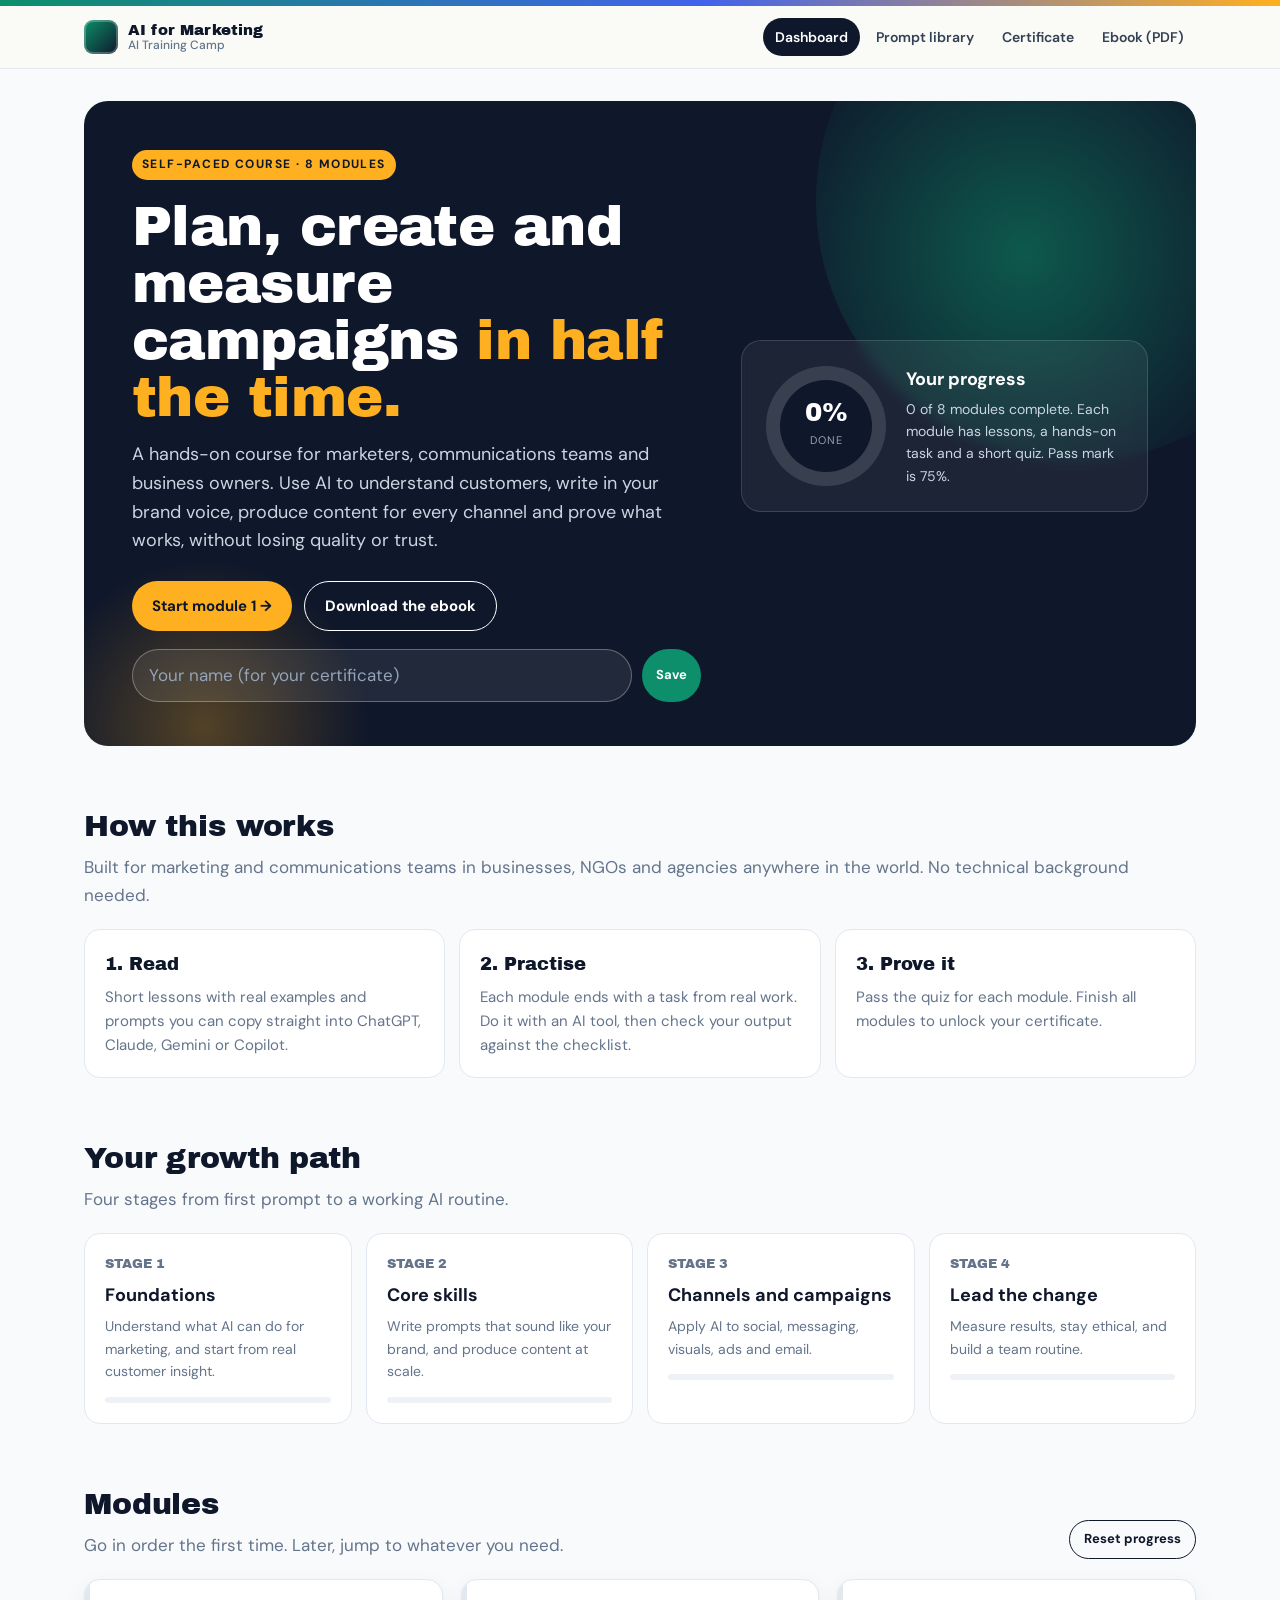
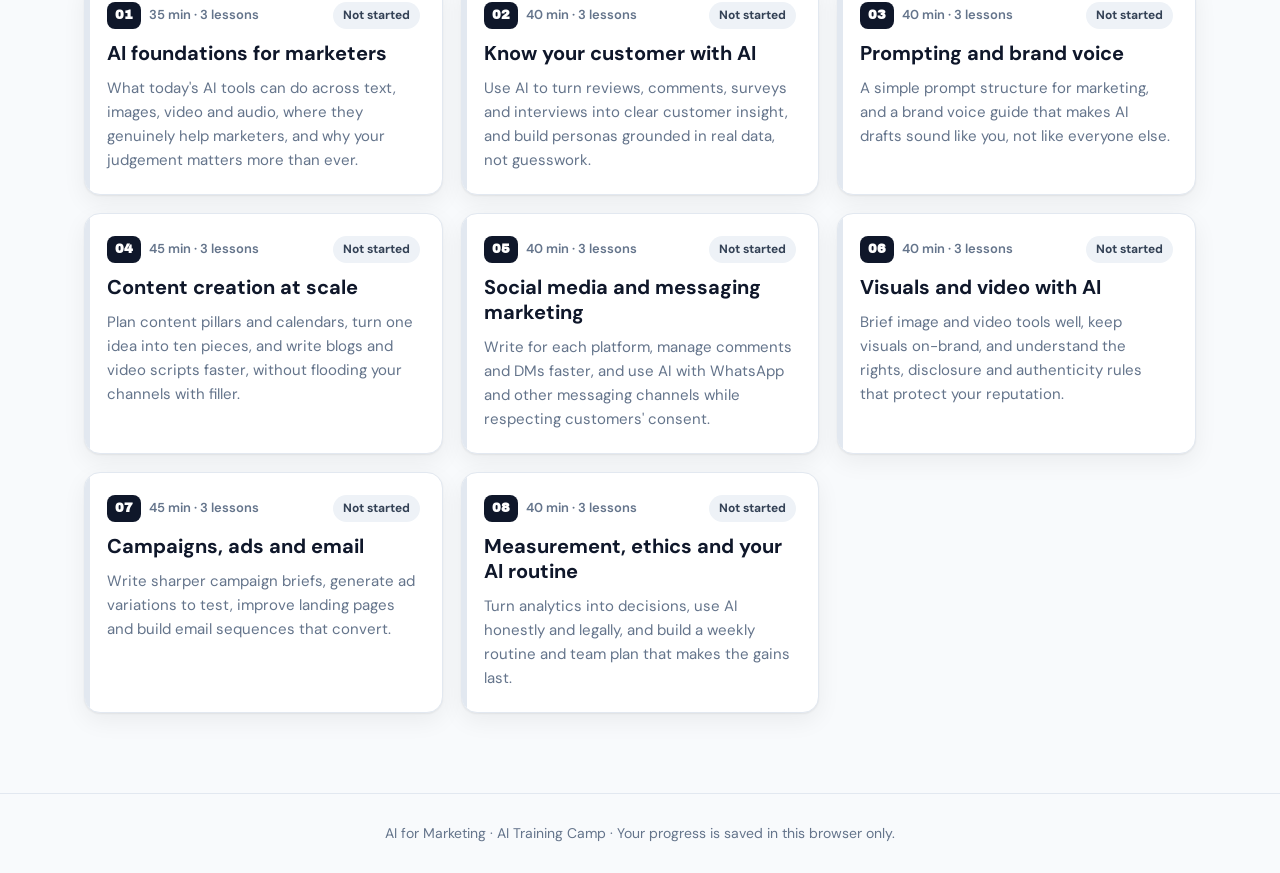
==== index.html @ 8a8ffb93 "Add learning site and course ebook English edition, 8 modules with lessons, practice tasks, quizzes," ====
<!DOCTYPE html>
<html lang="en">
<head>
  <meta charset="utf-8">
  <meta name="viewport" content="width=device-width, initial-scale=1">
  <title>Loading course…</title>
  <meta name="description" content="A practical, self-paced AI course with lessons, hands-on tasks, quizzes and a prompt library.">
  <link rel="icon" href="data:image/svg+xml,%3Csvg xmlns=%27http://www.w3.org/2000/svg%27 viewBox=%270 0 32 32%27%3E%3Crect width=%2732%27 height=%2732%27 rx=%278%27 fill=%27%230F172A%27/%3E%3Ccircle cx=%2722%27 cy=%2710%27 r=%276%27 fill=%27%23FFB020%27/%3E%3C/svg%3E">
  <link rel="preconnect" href="https://fonts.googleapis.com">
  <link rel="preconnect" href="https://fonts.gstatic.com" crossorigin>
  <link href="https://fonts.googleapis.com/css2?family=Archivo+Black&family=DM+Sans:opsz,wght@9..40,400;9..40,500;9..40,600;9..40,700;9..40,800&display=swap" rel="stylesheet">
  <link rel="stylesheet" href="assets/style.css">
</head>
<body>
  <noscript><p style="padding:40px;font-family:sans-serif">This course needs JavaScript turned on. You can still read everything in the ebook (PDF) in the <code>ebook</code> folder.</p></noscript>
  <script src="content/course.js"></script>
  <script src="assets/app.js"></script>
</body>
</html>
---- assets/style.css ----
/* ===== Learning site theme — neutral international palette ===== */
:root {
  --green: #12B886;
  --green-deep: #087F5B;
  --gold: #FFB020;
  --gold-soft: #FFF1D6;
  --blue: #4263EB;
  --blue-deep: #2F49C2;
  --ink: #0F172A;
  --ink-2: #334155;
  --muted: #64748B;
  --line: #E2E8F0;
  --paper: #F8FAFC;
  --card: #FFFFFF;
  --primary: var(--green);
  --primary-deep: var(--green-deep);
  --radius: 16px;
  --shadow: 0 1px 2px rgba(11,15,12,.06), 0 8px 24px rgba(11,15,12,.06);
  --display: "Archivo Black", "Arial Black", system-ui, sans-serif;
  --body: "DM Sans", system-ui, -apple-system, "Segoe UI", Roboto, sans-serif;
}

* { box-sizing: border-box; }
html { scroll-behavior: smooth; }
body {
  margin: 0;
  font-family: var(--body);
  font-size: 17px;
  line-height: 1.6;
  color: var(--ink);
  background: var(--paper);
  -webkit-font-smoothing: antialiased;
}
a { color: var(--blue-deep); }
img { max-width: 100%; }
button { font: inherit; cursor: pointer; }
:focus-visible { outline: 3px solid var(--blue); outline-offset: 2px; border-radius: 6px; }

/* ===== Top accent bar ===== */
.topbar {
  height: 6px;
  background: linear-gradient(90deg, var(--primary), var(--blue) 55%, var(--gold));
}

/* ===== Top nav ===== */
.topnav {
  position: sticky; top: 0; z-index: 20;
  background: rgba(250,250,246,.92);
  backdrop-filter: blur(10px);
  border-bottom: 1px solid var(--line);
}
.topnav .inner {
  max-width: 1160px; margin: 0 auto; padding: 12px 24px;
  display: flex; align-items: center; gap: 20px;
}
.brand { display: flex; align-items: center; gap: 10px; text-decoration: none; color: var(--ink); }
.brand-mark {
  width: 34px; height: 34px; border-radius: 9px; flex: none;
  background: linear-gradient(135deg, var(--primary), var(--ink));
  box-shadow: inset 0 0 0 2px rgba(255,255,255,.25);
}
.brand-name { font-family: var(--display); font-size: 15px; letter-spacing: .01em; line-height: 1.1; }
.brand-name small { display: block; font-family: var(--body); font-weight: 500; font-size: 12px; color: var(--muted); letter-spacing: 0; }
.navlinks { margin-left: auto; display: flex; gap: 4px; flex-wrap: wrap; }
.navlinks a {
  text-decoration: none; color: var(--ink-2); font-weight: 600; font-size: 14px;
  padding: 8px 12px; border-radius: 999px;
}
.navlinks a:hover { background: #EEF2F7; }
.navlinks a.active { background: var(--ink); color: #fff; }

main { max-width: 1160px; margin: 0 auto; padding: 32px 24px 80px; }

/* ===== Hero ===== */
.hero {
  position: relative; overflow: hidden;
  background: var(--ink); color: #fff;
  border-radius: 24px; padding: 48px 48px 44px;
  display: grid; grid-template-columns: 1.4fr 1fr; gap: 40px; align-items: center;
}
.hero::after {
  content: ""; position: absolute; right: -140px; top: -160px; width: 520px; height: 520px; border-radius: 50%;
  background: radial-gradient(circle at 40% 60%, var(--primary), transparent 62%);
  opacity: .55; pointer-events: none;
}
.hero::before {
  content: ""; position: absolute; left: -60px; bottom: -160px; width: 360px; height: 360px;
  border-radius: 50%; background: radial-gradient(circle, rgba(255,176,32,.28), transparent 65%);
  pointer-events: none;
}
.hero > * { position: relative; z-index: 1; }
.eyebrow {
  display: inline-block; font-size: 12px; font-weight: 700; letter-spacing: .12em; text-transform: uppercase;
  color: var(--ink); background: var(--gold); padding: 5px 10px; border-radius: 999px;
}
.hero h1 { font-family: var(--display); font-weight: 400; font-size: clamp(34px, 5vw, 56px); line-height: 1.02; margin: 18px 0 14px; letter-spacing: -.01em; }
.hero h1 em { font-style: normal; color: var(--gold); }
.hero p.lead { font-size: 18px; color: #CBD5E1; max-width: 560px; margin: 0 0 26px; }
.hero-actions { display: flex; gap: 12px; flex-wrap: wrap; }

.progress-card {
  background: rgba(255,255,255,.06); border: 1px solid rgba(255,255,255,.14);
  border-radius: 20px; padding: 24px; display: flex; gap: 20px; align-items: center;
  backdrop-filter: blur(6px);
}
.ring { --p: 0; width: 120px; height: 120px; flex: none; border-radius: 50%;
  background: conic-gradient(var(--primary) calc(var(--p) * 1%), rgba(255,255,255,.12) 0);
  display: grid; place-items: center; }
.ring > div { width: 92px; height: 92px; border-radius: 50%; background: var(--ink); display: grid; place-items: center; text-align: center; }
.ring strong { font-family: var(--display); font-size: 26px; font-weight: 400; display: block; line-height: 1; }
.ring span { font-size: 11px; color: #94A3B8; text-transform: uppercase; letter-spacing: .1em; }
.progress-card h3 { margin: 0 0 4px; font-size: 18px; }
.progress-card p { margin: 0; color: #CBD5E1; font-size: 14px; }

/* ===== Buttons ===== */
.btn {
  display: inline-flex; align-items: center; gap: 8px; justify-content: center;
  border: 0; border-radius: 999px; padding: 12px 20px; font-weight: 700; font-size: 15px;
  text-decoration: none; transition: transform .12s ease, background .12s ease;
}
.btn:active { transform: translateY(1px); }
.btn-primary { background: var(--primary); color: #fff; }
.btn-primary:hover { background: var(--primary-deep); }
.btn-gold { background: var(--gold); color: var(--ink); }
.btn-gold:hover { background: #F59F00; }
.btn-ghost { background: transparent; color: inherit; border: 1.5px solid currentColor; }
.btn-ghost:hover { background: rgba(127,127,127,.08); }
.btn-dark { background: var(--ink); color: #fff; }
.btn-sm { padding: 8px 14px; font-size: 13px; }
.btn[disabled] { opacity: .45; cursor: not-allowed; }

/* ===== Sections ===== */
.section { margin-top: 56px; }
.section-head { display: flex; align-items: end; justify-content: space-between; gap: 20px; margin-bottom: 20px; flex-wrap: wrap; }
.section-head h2 { font-family: var(--display); font-weight: 400; font-size: 30px; margin: 0; letter-spacing: -.005em; }
.section-head p { margin: 4px 0 0; color: var(--muted); }

/* ===== Growth path ===== */
.path { display: grid; grid-template-columns: repeat(4, 1fr); gap: 14px; }
.stage { background: var(--card); border: 1px solid var(--line); border-radius: var(--radius); padding: 20px; position: relative; }
.stage .num { font-family: var(--display); font-size: 13px; color: var(--muted); }
.stage h4 { margin: 6px 0 6px; font-size: 18px; }
.stage p { margin: 0; color: var(--muted); font-size: 14px; }
.stage .bar { height: 6px; border-radius: 6px; background: #EEF2F7; margin-top: 14px; overflow: hidden; }
.stage .bar i { display: block; height: 100%; background: var(--primary); border-radius: 6px; transition: width .4s ease; }
.stage.done { border-color: var(--primary); }
.stage.done::after { content: "✓"; position: absolute; top: 14px; right: 16px; width: 24px; height: 24px; border-radius: 50%; background: var(--primary); color: #fff; font-size: 13px; display: grid; place-items: center; font-weight: 700; }

/* ===== Module grid ===== */
.modgrid { display: grid; grid-template-columns: repeat(auto-fill, minmax(320px, 1fr)); gap: 18px; }
.modcard {
  background: var(--card); border: 1px solid var(--line); border-radius: var(--radius);
  padding: 22px; text-decoration: none; color: inherit; display: flex; flex-direction: column; gap: 10px;
  box-shadow: var(--shadow); transition: transform .15s ease, border-color .15s ease;
  position: relative; overflow: hidden;
}
.modcard:hover { transform: translateY(-3px); border-color: #CBD5E1; }
.modcard::before { content: ""; position: absolute; left: 0; top: 0; bottom: 0; width: 5px; background: var(--line); }
.modcard.started::before { background: var(--gold); }
.modcard.complete::before { background: var(--primary); }
.modcard .meta { display: flex; gap: 8px; align-items: center; font-size: 13px; color: var(--muted); font-weight: 600; }
.modcard .num { font-family: var(--display); font-size: 13px; background: var(--ink); color: #fff; border-radius: 8px; padding: 3px 8px; }
.modcard h3 { margin: 2px 0 0; font-size: 20px; line-height: 1.25; }
.modcard p { margin: 0; color: var(--muted); font-size: 15px; flex: 1; }
.status { font-size: 12px; font-weight: 700; padding: 4px 10px; border-radius: 999px; background: #EEF2F7; color: var(--ink-2); margin-left: auto; }
.status.started { background: var(--gold-soft); color: #8A5A00; }
.status.complete { background: #E6FCF5; color: var(--green-deep); }

/* ===== Module page ===== */
.crumbs { font-size: 14px; color: var(--muted); margin-bottom: 14px; }
.crumbs a { color: var(--muted); }
.modhead { display: grid; grid-template-columns: 1fr auto; gap: 24px; align-items: end; padding-bottom: 22px; border-bottom: 1px solid var(--line); }
.modhead h1 { font-family: var(--display); font-weight: 400; font-size: clamp(30px, 4vw, 44px); line-height: 1.05; margin: 10px 0 10px; letter-spacing: -.01em; }
.modhead p { margin: 0; color: var(--muted); max-width: 700px; font-size: 18px; }
.outcomes { margin: 18px 0 0; padding: 0; list-style: none; display: flex; flex-wrap: wrap; gap: 8px; }
.outcomes li { font-size: 14px; background: #EEF2FF; color: var(--blue-deep); padding: 6px 12px; border-radius: 999px; font-weight: 600; }

.tabs { display: flex; gap: 6px; margin: 24px 0 28px; border-bottom: 1px solid var(--line); flex-wrap: wrap; }
.tab {
  background: none; border: 0; padding: 12px 16px; font-weight: 700; color: var(--muted);
  border-bottom: 3px solid transparent; margin-bottom: -1px; display: flex; gap: 8px; align-items: center;
}
.tab:hover { color: var(--ink); }
.tab.active { color: var(--ink); border-bottom-color: var(--primary); }
.tab .dot { width: 8px; height: 8px; border-radius: 50%; background: var(--line); }
.tab .dot.ok { background: var(--primary); }

.layout { display: grid; grid-template-columns: 240px 1fr; gap: 40px; align-items: start; }
.toc { position: sticky; top: 90px; display: flex; flex-direction: column; gap: 4px; }
.toc button {
  text-align: left; background: none; border: 0; padding: 10px 12px; border-radius: 10px;
  color: var(--ink-2); font-weight: 600; font-size: 14px; display: flex; gap: 10px; align-items: flex-start;
}
.toc button:hover { background: #EEF2F7; }
.toc button.active { background: var(--ink); color: #fff; }
.toc .check { width: 18px; height: 18px; flex: none; border-radius: 50%; border: 2px solid #CBD5E1; margin-top: 1px; font-size: 11px; display: grid; place-items: center; }
.toc button.read .check { background: var(--primary); border-color: var(--primary); color: #fff; }
.toc button.active .check { border-color: rgba(255,255,255,.6); }

/* ===== Lesson prose ===== */
.prose { max-width: 740px; }
.prose h2 { font-family: var(--display); font-weight: 400; font-size: 28px; line-height: 1.15; margin: 0 0 16px; }
.prose h3 { font-size: 20px; margin: 32px 0 8px; }
.prose p, .prose li { color: var(--ink-2); }
.prose ul, .prose ol { padding-left: 22px; }
.prose li { margin: 6px 0; }
.prose strong { color: var(--ink); }
.prose table { width: 100%; border-collapse: collapse; margin: 18px 0; font-size: 15px; background: var(--card); border-radius: 12px; overflow: hidden; border: 1px solid var(--line); }
.prose th { text-align: left; background: var(--ink); color: #fff; padding: 10px 14px; font-size: 13px; letter-spacing: .02em; }
.prose td { padding: 10px 14px; border-top: 1px solid var(--line); vertical-align: top; }
.prose tr:nth-child(even) td { background: #F8FAFC; }

.callout { border-radius: 14px; padding: 16px 18px 16px 18px; margin: 20px 0; border: 1px solid; position: relative; }
.callout > :first-child { margin-top: 0; }
.callout > :last-child { margin-bottom: 0; }
.callout .label { display: block; font-size: 12px; font-weight: 800; letter-spacing: .1em; text-transform: uppercase; margin-bottom: 6px; }
.callout.tip { background: #E6FCF5; border-color: #B2F2DB; }
.callout.tip .label { color: var(--green-deep); }
.callout.warn { background: #FFF8E6; border-color: #FFD98A; }
.callout.warn .label { color: #8A5A00; }
.callout.example { background: #EEF2FF; border-color: #C5D0FA; }
.callout.example .label { color: var(--blue-deep); }

.prompt {
  background: var(--ink); color: #E2E8F0; border-radius: 14px; margin: 20px 0;
  overflow: hidden; border: 1px solid #000;
}
.prompt .phead { display: flex; align-items: center; justify-content: space-between; padding: 10px 14px; background: #1E293B; border-bottom: 1px solid #334155; }
.prompt .phead span { font-size: 12px; font-weight: 700; letter-spacing: .1em; text-transform: uppercase; color: var(--gold); }
.prompt pre { margin: 0; padding: 16px 18px; white-space: pre-wrap; font-family: ui-monospace, "SF Mono", Menlo, Consolas, monospace; font-size: 14px; line-height: 1.6; }
.copybtn { background: rgba(255,255,255,.1); color: #fff; border: 0; border-radius: 8px; padding: 5px 10px; font-size: 12px; font-weight: 700; }
.copybtn:hover { background: rgba(255,255,255,.2); }

.lesson-foot { display: flex; justify-content: space-between; gap: 12px; margin-top: 40px; padding-top: 20px; border-top: 1px solid var(--line); flex-wrap: wrap; }

/* ===== Practice ===== */
.panel { background: var(--card); border: 1px solid var(--line); border-radius: var(--radius); padding: 28px; box-shadow: var(--shadow); max-width: 820px; }
.panel h2 { font-family: var(--display); font-weight: 400; font-size: 26px; margin: 0 0 8px; }
.panel .sub { color: var(--muted); margin: 0 0 18px; }
.steps { counter-reset: s; list-style: none; padding: 0; margin: 18px 0; }
.steps li { counter-increment: s; position: relative; padding-left: 44px; margin: 14px 0; color: var(--ink-2); }
.steps li::before { content: counter(s); position: absolute; left: 0; top: -2px; width: 30px; height: 30px; border-radius: 50%; background: var(--gold); color: var(--ink); font-weight: 800; display: grid; place-items: center; font-size: 14px; }
textarea {
  width: 100%; min-height: 160px; border: 1.5px solid var(--line); border-radius: 12px; padding: 14px;
  font: inherit; font-size: 15px; resize: vertical; background: #FFFFFF;
}
textarea:focus { border-color: var(--blue); outline: none; }
.checklist { list-style: none; padding: 0; }
.checklist label { display: flex; gap: 10px; align-items: flex-start; padding: 10px 0; border-bottom: 1px dashed var(--line); cursor: pointer; }
.checklist input { width: 18px; height: 18px; margin-top: 3px; accent-color: var(--green); }
.savehint { font-size: 13px; color: var(--muted); }

/* ===== Quiz ===== */
.q { margin: 0 0 26px; }
.q h4 { margin: 0 0 12px; font-size: 18px; }
.q .opts { display: grid; gap: 8px; }
.opt {
  text-align: left; background: #FFFFFF; border: 1.5px solid var(--line); border-radius: 12px;
  padding: 12px 14px; font-size: 15px; color: var(--ink-2); display: flex; gap: 10px;
}
.opt:hover:not([disabled]) { border-color: var(--ink-2); }
.opt .key { font-weight: 800; color: var(--muted); }
.opt.right { border-color: var(--green); background: #E6FCF5; color: var(--ink); }
.opt.wrong { border-color: #D9534F; background: #FDEEEE; }
.opt[disabled] { cursor: default; }
.why { margin-top: 10px; font-size: 14px; padding: 10px 14px; border-radius: 10px; background: #F1F5F9; color: var(--ink-2); }
.score {
  display: flex; gap: 20px; align-items: center; padding: 20px; border-radius: 14px;
  background: var(--ink); color: #fff; margin-top: 10px; flex-wrap: wrap;
}
.score strong { font-family: var(--display); font-size: 34px; font-weight: 400; }

/* ===== Prompt library ===== */
.filters { display: flex; gap: 8px; flex-wrap: wrap; margin-bottom: 20px; }
.chip { border: 1.5px solid var(--line); background: var(--card); border-radius: 999px; padding: 7px 14px; font-weight: 600; font-size: 14px; color: var(--ink-2); }
.chip.active { background: var(--ink); border-color: var(--ink); color: #fff; }
.search { width: 100%; max-width: 420px; padding: 12px 16px; border-radius: 999px; border: 1.5px solid var(--line); font: inherit; background: var(--card); }
.libgrid { display: grid; grid-template-columns: repeat(auto-fill, minmax(420px, 1fr)); gap: 16px; }
.libgrid .prompt { margin: 0; }
.libgrid .prompt .from { font-size: 12px; color: #94A3B8; padding: 0 18px 14px; }

/* ===== Certificate ===== */
.cert {
  background: #fff; border: 1px solid var(--line); border-radius: 20px; padding: 56px; text-align: center;
  position: relative; overflow: hidden; max-width: 900px; margin: 0 auto; box-shadow: var(--shadow);
}
.cert::before { content: ""; position: absolute; inset: 0 0 auto 0; height: 12px; background: linear-gradient(90deg, var(--primary), var(--blue) 55%, var(--gold)); }
.cert h1 { font-family: var(--display); font-weight: 400; font-size: 44px; margin: 16px 0 6px; }
.cert .name { font-family: var(--display); font-size: 36px; margin: 22px 0 8px; color: var(--green-deep); }
.cert .rule { width: 140px; height: 3px; background: var(--gold); margin: 20px auto; border-radius: 3px; }
.locked { text-align: center; padding: 60px 20px; color: var(--muted); }

/* ===== Footer, toast, misc ===== */
.foot { border-top: 1px solid var(--line); padding: 28px 24px; text-align: center; color: var(--muted); font-size: 14px; }
.toast {
  position: fixed; bottom: 24px; left: 50%; transform: translateX(-50%) translateY(30px);
  background: var(--ink); color: #fff; padding: 12px 18px; border-radius: 999px; font-weight: 600; font-size: 14px;
  opacity: 0; transition: all .25s ease; z-index: 50; pointer-events: none;
}
.toast.show { opacity: 1; transform: translateX(-50%) translateY(0); }
.namebox { display: flex; gap: 10px; margin-top: 18px; flex-wrap: wrap; }
.namebox input { flex: 1; min-width: 200px; padding: 12px 16px; border-radius: 999px; border: 1.5px solid rgba(255,255,255,.3); background: rgba(255,255,255,.08); color: #fff; font: inherit; }
.namebox input::placeholder { color: #94A3B8; }
.confirm-row { display: inline-flex; gap: 8px; align-items: center; font-size: 14px; }

.howto { display: grid; grid-template-columns: repeat(3, 1fr); gap: 14px; }
.howto div { background: var(--card); border: 1px solid var(--line); border-radius: var(--radius); padding: 20px; }
.howto b { display: block; font-family: var(--display); font-weight: 400; font-size: 18px; margin-bottom: 6px; }
.howto p { margin: 0; color: var(--muted); font-size: 15px; }

@media (max-width: 900px) {
  .hero { grid-template-columns: 1fr; padding: 32px 24px; }
  .hero::after { opacity: .35; }
  .path, .howto { grid-template-columns: 1fr 1fr; }
  .layout { grid-template-columns: 1fr; }
  .toc { position: static; flex-direction: row; overflow-x: auto; }
  .toc button { white-space: nowrap; }
  .modhead { grid-template-columns: 1fr; }
  .libgrid { grid-template-columns: 1fr; }
}
@media (max-width: 560px) {
  body { font-size: 16px; }
  .path, .howto { grid-template-columns: 1fr; }
  .topnav .inner { flex-wrap: wrap; gap: 8px; padding: 10px 16px; }
  .navlinks { margin-left: 0; width: 100%; flex-wrap: nowrap; overflow-x: auto; }
  .navlinks a { padding: 6px 10px; font-size: 13px; white-space: nowrap; }
  .brand-name small { display: none; }
  .cert { padding: 32px 20px; }
  .cert h1 { font-size: 30px; }
}
@media print {
  .topnav, .topbar, .foot, .noprint { display: none !important; }
  body { background: #fff; }
  .cert { box-shadow: none; border: 2px solid var(--ink); }
}
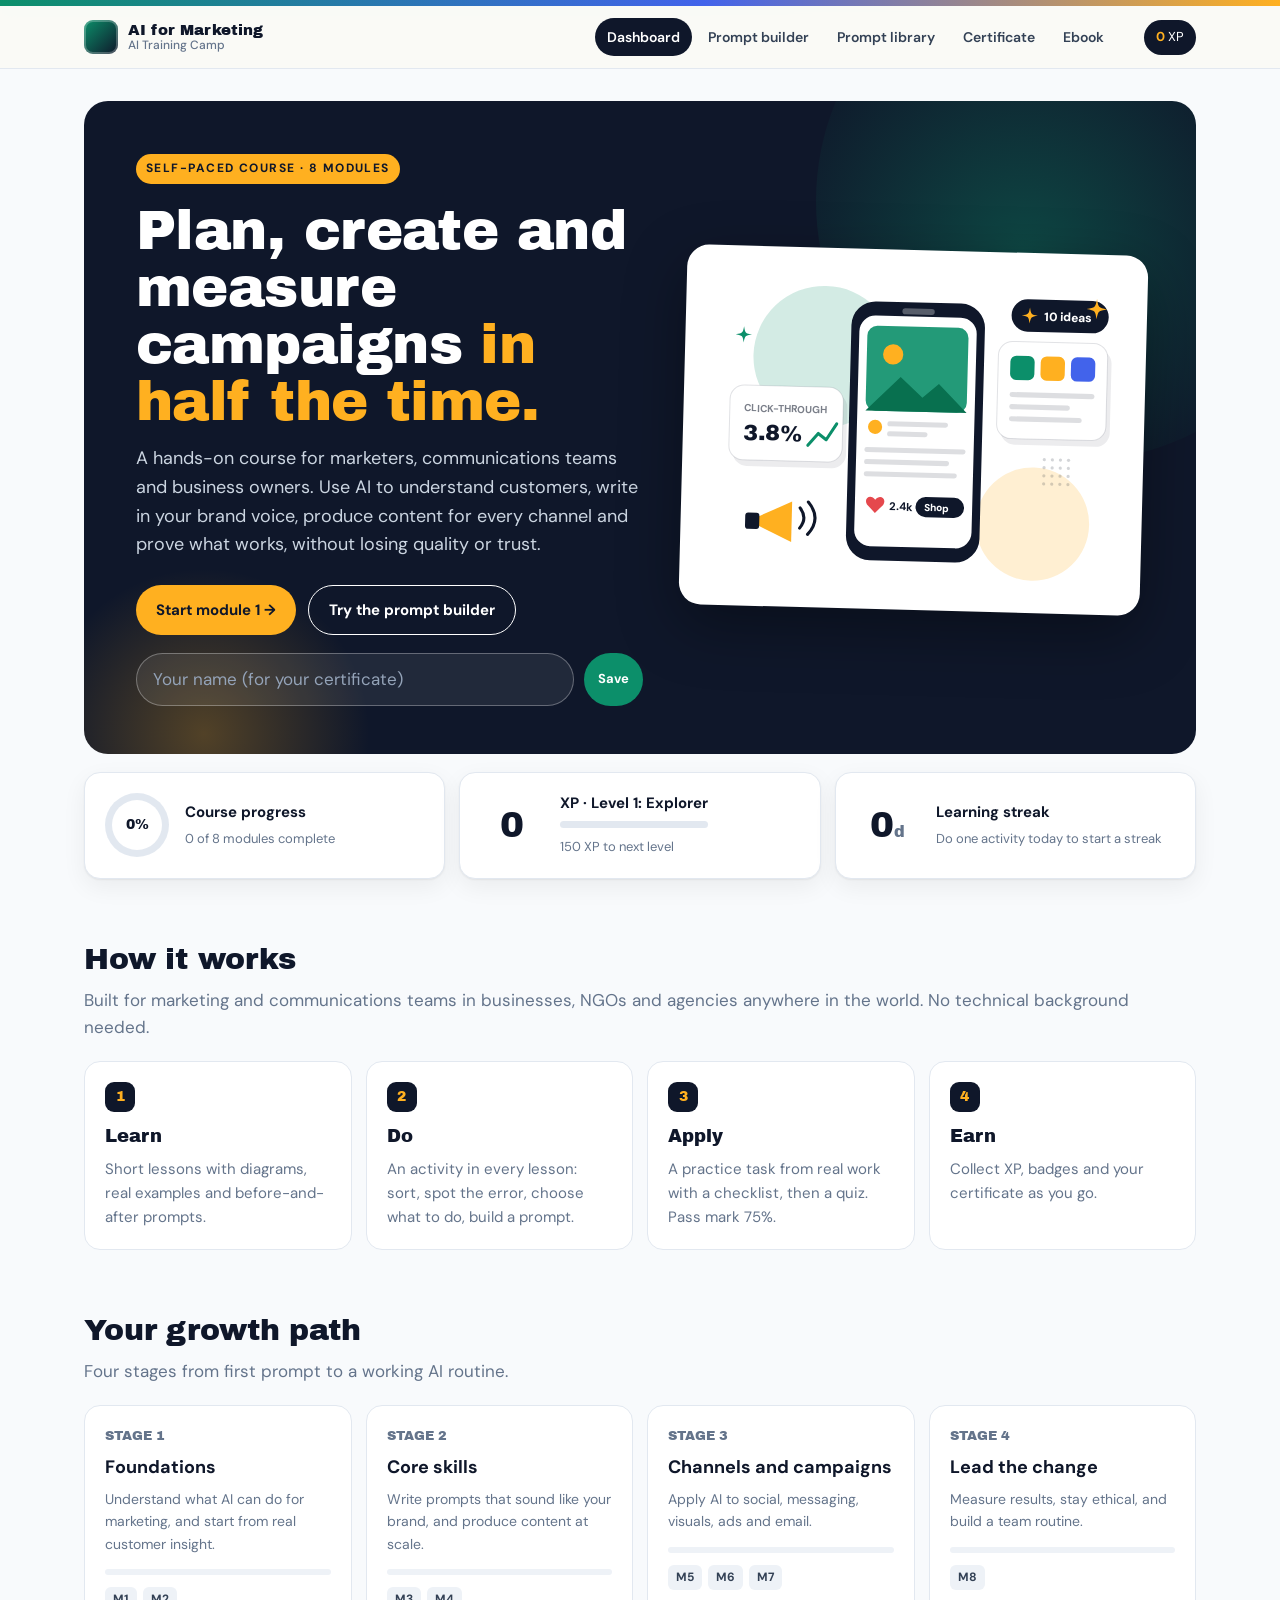
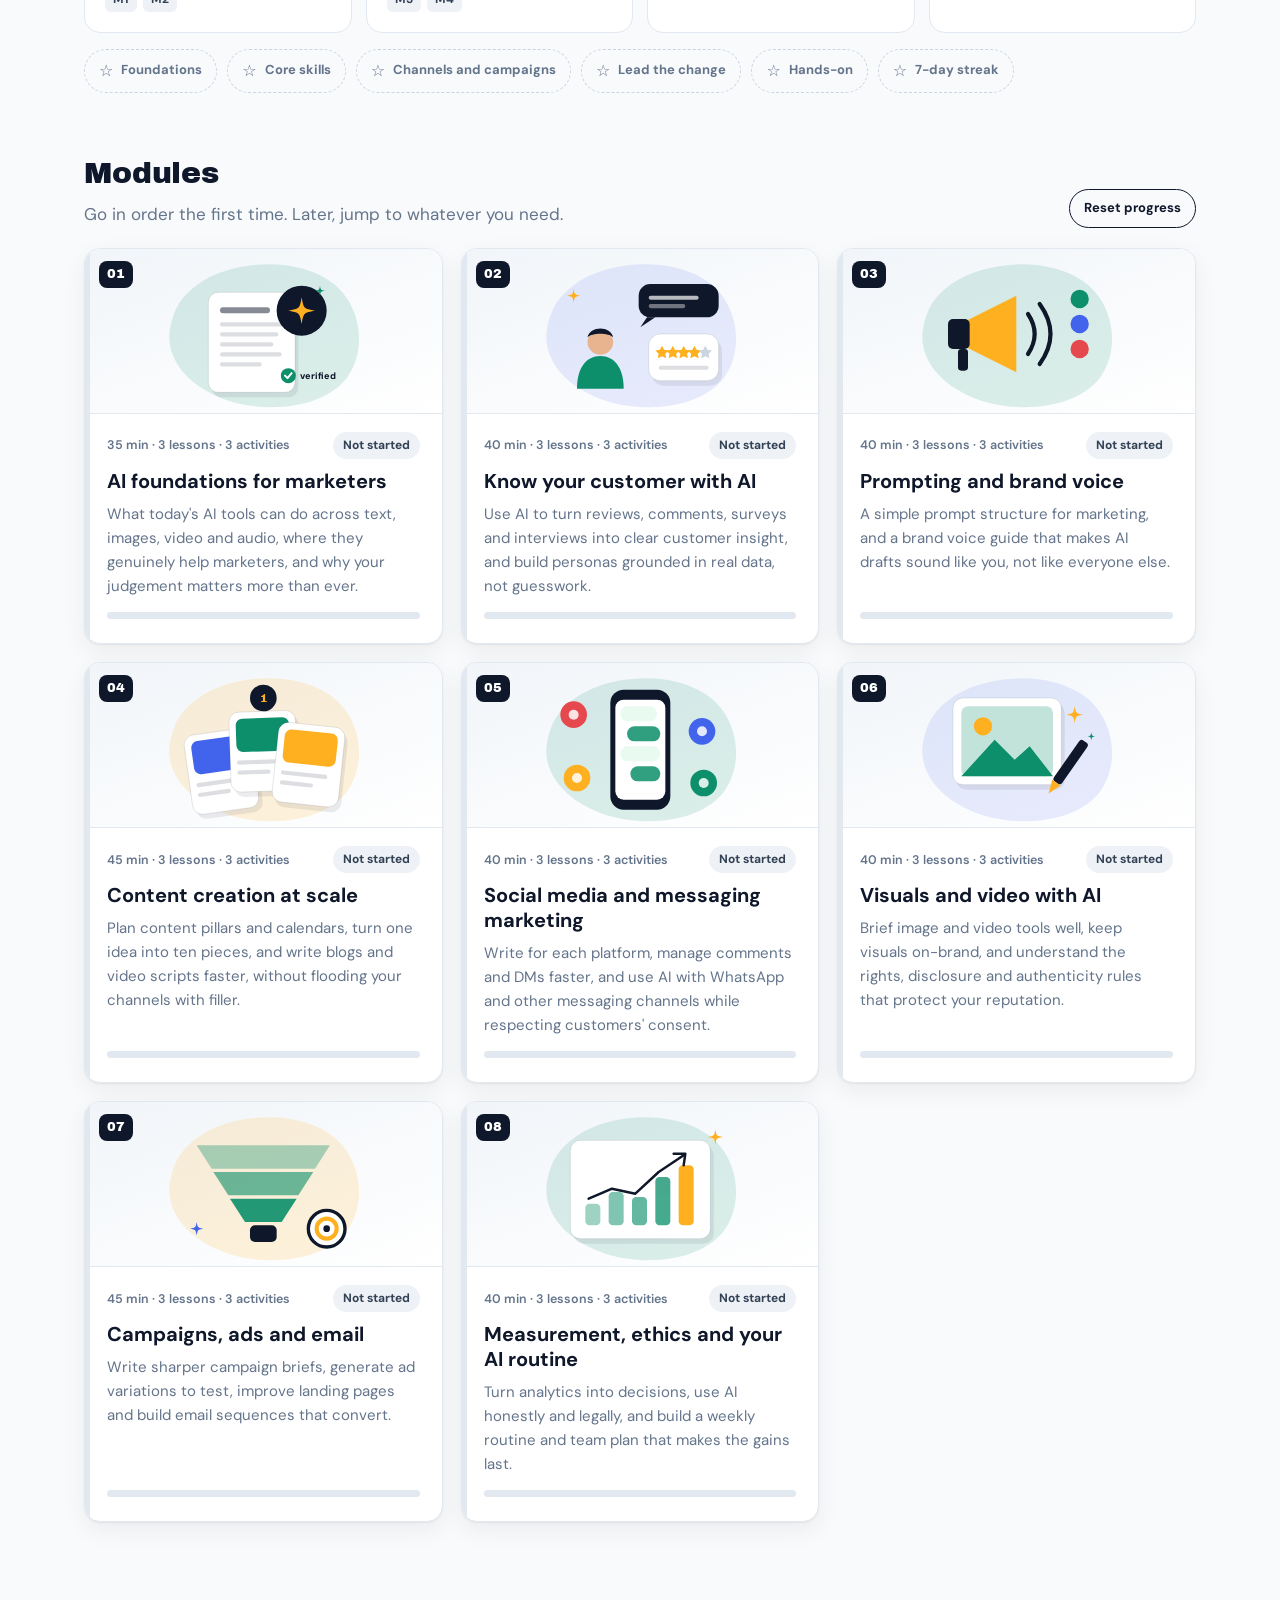
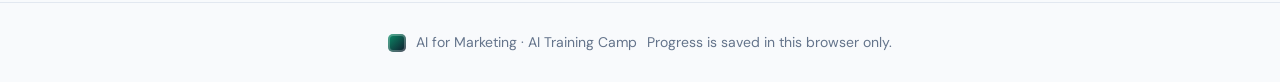
==== commit b9fa882f: "Make the course interactive and illustrated - Activity in every lesson: sort, spot the problem, scen" ====
--- a/index.html
+++ b/index.html
@@ -4,7 +4,7 @@
   <meta charset="utf-8">
   <meta name="viewport" content="width=device-width, initial-scale=1">
   <title>Loading course…</title>
-  <meta name="description" content="A practical, self-paced AI course with lessons, hands-on tasks, quizzes and a prompt library.">
+  <meta name="description" content="A practical, interactive AI course: illustrated lessons, hands-on activities, flashcards, a prompt builder, quizzes and a certificate.">
   <link rel="icon" href="data:image/svg+xml,%3Csvg xmlns=%27http://www.w3.org/2000/svg%27 viewBox=%270 0 32 32%27%3E%3Crect width=%2732%27 height=%2732%27 rx=%278%27 fill=%27%230F172A%27/%3E%3Ccircle cx=%2722%27 cy=%2710%27 r=%276%27 fill=%27%23FFB020%27/%3E%3C/svg%3E">
   <link rel="preconnect" href="https://fonts.googleapis.com">
   <link rel="preconnect" href="https://fonts.gstatic.com" crossorigin>
@@ -13,7 +13,9 @@
 </head>
 <body>
   <noscript><p style="padding:40px;font-family:sans-serif">This course needs JavaScript turned on. You can still read everything in the ebook (PDF) in the <code>ebook</code> folder.</p></noscript>
+  <script src="assets/art.js"></script>
   <script src="content/course.js"></script>
+  <script src="content/activities.js"></script>
   <script src="assets/app.js"></script>
 </body>
 </html>
--- a/assets/style.css
+++ b/assets/style.css
@@ -333,3 +333,230 @@
   body { background: #fff; }
   .cert { box-shadow: none; border: 2px solid var(--ink); }
 }
+
+/* ======================================================================
+   v2 — illustrations, activities, flashcards, builder, gamification
+   ====================================================================== */
+.art { width: 100%; height: auto; display: block; }
+.muted { color: var(--muted); }
+.brand-mark.small { width: 18px; height: 18px; border-radius: 5px; display: inline-block; vertical-align: middle; }
+.foot-inner { display: flex; gap: 10px; justify-content: center; align-items: center; flex-wrap: wrap; }
+.xpchip { margin-left: 8px; font-size: 13px; background: var(--ink); color: #fff; padding: 7px 12px; border-radius: 999px; white-space: nowrap; }
+.xpchip b { color: var(--gold); }
+.flame { color: #FF6B35; }
+
+/* hero v2 */
+.hero { grid-template-columns: 1.1fr 1fr; padding: 52px 52px 48px; }
+.hero::after { opacity: .4; }
+.hero-art { position: relative; z-index: 1; background: #fff; border-radius: 22px; padding: 18px; box-shadow: 0 20px 60px rgba(0,0,0,.35); transform: rotate(1.5deg); }
+.hello { color: #CBD5E1; margin: 18px 0 0; }
+
+/* stats strip */
+.stats { display: grid; grid-template-columns: repeat(3, 1fr); gap: 14px; margin-top: 18px; }
+.stat { background: var(--card); border: 1px solid var(--line); border-radius: var(--radius); padding: 18px 20px; display: flex; align-items: center; gap: 16px; box-shadow: var(--shadow); }
+.stat b { display: block; font-size: 15px; }
+.stat span { font-size: 13px; color: var(--muted); }
+.stat .ring { width: 64px; height: 64px; background: conic-gradient(var(--primary) calc(var(--p) * 1%), #E2E8F0 0); }
+.stat .ring > div { width: 50px; height: 50px; background: #fff; }
+.stat .ring strong { font-size: 14px; color: var(--ink); }
+.bignum { font-family: var(--display); font-size: 36px; line-height: 1; color: var(--ink); min-width: 64px; text-align: center; }
+.bignum small { font-size: 16px; color: var(--muted); }
+.lvbar, .minibar, .checkmeter { height: 7px; border-radius: 7px; background: #E2E8F0; overflow: hidden; margin: 6px 0 4px; }
+.lvbar i, .minibar i, .checkmeter i { display: block; height: 100%; background: linear-gradient(90deg, var(--primary), var(--gold)); border-radius: 7px; transition: width .4s ease; }
+.howto { grid-template-columns: repeat(4, 1fr); }
+.hnum { display: inline-grid; place-items: center; width: 30px; height: 30px; border-radius: 9px; background: var(--ink); color: var(--gold); font-family: var(--display); font-size: 14px; margin-bottom: 10px; }
+.stage-mods { display: flex; gap: 6px; margin-top: 12px; }
+.stage-mods a { font-size: 12px; font-weight: 700; text-decoration: none; color: var(--ink-2); background: #EEF2F7; border-radius: 6px; padding: 3px 8px; }
+.stage-mods a:hover { background: var(--ink); color: #fff; }
+.badges { display: flex; gap: 10px; flex-wrap: wrap; margin-top: 16px; }
+.badge { display: flex; gap: 8px; align-items: center; padding: 8px 14px; border-radius: 999px; border: 1.5px dashed #CBD5E1; color: var(--muted); font-size: 13px; font-weight: 700; }
+.badge .medal { font-size: 16px; }
+.badge.got { border: 1.5px solid var(--gold); background: var(--gold-soft); color: var(--ink); }
+.badge.got .medal { color: #E8A100; }
+
+/* module cards v2 */
+.modcard { padding: 0; gap: 0; }
+.modcard::before { z-index: 2; }
+.modart { position: relative; background: linear-gradient(160deg, #F1F5F9, #fff); border-bottom: 1px solid var(--line); padding: 10px 40px 4px; }
+.modart .art { max-height: 150px; }
+.modart .num { position: absolute; top: 12px; left: 14px; font-family: var(--display); font-size: 13px; background: var(--ink); color: #fff; border-radius: 8px; padding: 3px 8px; }
+.modbody { padding: 18px 22px 20px; display: flex; flex-direction: column; gap: 8px; flex: 1; }
+.modbody .meta { display: flex; gap: 8px; align-items: center; font-size: 12.5px; color: var(--muted); font-weight: 600; }
+.modcard:hover .art { transform: scale(1.04); }
+.modcard .art { transition: transform .3s ease; }
+
+/* module header */
+.modhead { grid-template-columns: 1fr 260px; align-items: center; }
+.modhead-art { background: linear-gradient(160deg, #F1F5F9, #fff); border: 1px solid var(--line); border-radius: 20px; padding: 12px; }
+.modprogress { display: flex; align-items: center; gap: 12px; margin-top: 16px; max-width: 420px; font-size: 13px; color: var(--muted); font-weight: 600; }
+.modprogress .minibar { flex: 1; margin: 0; }
+.modnav { display: flex; justify-content: space-between; margin-top: 48px; padding-top: 18px; border-top: 1px solid var(--line); }
+.modnav a { font-weight: 700; text-decoration: none; color: var(--ink-2); }
+.toc button small { display: block; font-size: 11.5px; font-weight: 600; opacity: .65; margin-top: 2px; }
+.toc .check { font-size: 10px; font-weight: 800; }
+.lesson-kicker { font-size: 12px; font-weight: 800; letter-spacing: .12em; text-transform: uppercase; color: var(--primary-deep); margin-bottom: 6px; }
+
+/* figures */
+.figure { margin: 6px 0 22px; background: #fff; border: 1px solid var(--line); border-radius: 16px; padding: 14px; }
+.figure figcaption { font-size: 13px; color: var(--muted); margin-top: 6px; text-align: center; }
+
+/* prompt buttons */
+.pbtns { display: flex; gap: 6px; }
+.prompt.live pre { min-height: 120px; }
+
+/* compare */
+.compare { margin: 26px 0; border: 1px solid var(--line); border-radius: 18px; background: #fff; overflow: hidden; box-shadow: var(--shadow); }
+.cmp-head { padding: 16px 18px 12px; display: flex; flex-wrap: wrap; align-items: center; gap: 10px; border-bottom: 1px solid var(--line); }
+.cmp-head .label { width: 100%; font-size: 11.5px; font-weight: 800; letter-spacing: .12em; text-transform: uppercase; color: var(--blue-deep); }
+.cmp-head h4 { margin: 0; flex: 1; font-size: 17px; }
+.seg { display: inline-flex; background: #EEF2F7; border-radius: 999px; padding: 4px; }
+.seg button { border: 0; background: none; padding: 7px 14px; border-radius: 999px; font-weight: 700; font-size: 13px; color: var(--muted); }
+.seg button.on { background: var(--ink); color: #fff; }
+.cmp-body { display: grid; grid-template-columns: 1fr 1fr; }
+.cmp-col { padding: 16px 18px; }
+.cmp-col + .cmp-col { border-left: 1px solid var(--line); background: #F8FAFC; }
+.cmp-col pre { white-space: pre-wrap; margin: 0; font-family: ui-monospace, Menlo, Consolas, monospace; font-size: 13px; line-height: 1.55; color: var(--ink); }
+.cmp-out { font-size: 14px; line-height: 1.6; color: var(--ink-2); }
+.cmp-tag { display: inline-block; font-size: 11px; font-weight: 800; letter-spacing: .1em; text-transform: uppercase; padding: 3px 9px; border-radius: 999px; margin-bottom: 10px; background: #EEF2F7; color: var(--ink-2); }
+.cmp-tag.ai { background: var(--ink); color: var(--gold); }
+.cmp-verdict { grid-column: 1 / -1; padding: 12px 18px; font-size: 14px; font-weight: 600; border-top: 1px solid var(--line); }
+.cmp-verdict.weak { background: #FFF1F1; color: #9B1C1C; }
+.cmp-verdict.strong { background: #E6FCF5; color: #08704F; }
+
+/* activities */
+.activity { margin: 30px 0 10px; border-radius: 20px; padding: 22px; background: linear-gradient(160deg, #fff, #F8FAFC); border: 2px solid var(--ink); box-shadow: 6px 6px 0 var(--gold); }
+.act-head { display: flex; justify-content: space-between; align-items: center; margin-bottom: 10px; }
+.act-type { font-size: 12px; font-weight: 800; letter-spacing: .12em; text-transform: uppercase; background: var(--ink); color: var(--gold); padding: 5px 11px; border-radius: 999px; }
+.act-xp { font-size: 13px; font-weight: 800; color: var(--primary-deep); }
+.activity h4 { font-size: 19px; margin: 6px 0 6px; color: var(--ink); line-height: 1.35; }
+.act-sub { color: var(--muted); font-size: 14px; margin: 0 0 14px; }
+.activity .opts { display: grid; gap: 8px; margin-bottom: 10px; }
+.activity .opt small { display: block; margin-top: 6px; font-size: 13px; color: var(--ink-2); }
+.opt.meh { border-color: var(--gold); background: var(--gold-soft); }
+.tag { display: inline-block !important; font-weight: 800; font-size: 11px !important; letter-spacing: .08em; text-transform: uppercase; padding: 2px 8px; border-radius: 999px; margin-right: 6px; }
+.tag.t2 { background: #12B886; color: #fff !important; } .tag.t1 { background: var(--gold); color: var(--ink) !important; } .tag.t0 { background: #E5484D; color: #fff !important; }
+.act-result { margin-top: 14px; padding: 12px 14px; border-radius: 12px; background: var(--ink); color: #fff; font-size: 14px; display: flex; gap: 10px; align-items: center; flex-wrap: wrap; }
+.act-result b { color: var(--gold); font-size: 16px; }
+.act-result .btn-ghost { color: #fff; }
+.again { margin-top: 6px; }
+.bins-legend { display: none; }
+.sortlist { display: grid; gap: 8px; margin-bottom: 14px; }
+.sortrow { display: flex; gap: 12px; align-items: center; justify-content: space-between; background: #fff; border: 1.5px solid var(--line); border-radius: 12px; padding: 10px 12px; flex-wrap: wrap; }
+.sortrow.ok { border-color: #12B886; background: #E6FCF5; }
+.sortrow.bad { border-color: #E5484D; background: #FFF1F1; }
+.sorttext { flex: 1; min-width: 200px; font-size: 15px; color: var(--ink); }
+.sorttext small { display: block; font-size: 12.5px; color: var(--ink-2); margin-top: 4px; }
+.binbtns { display: flex; gap: 6px; flex-wrap: wrap; }
+.binbtn { border: 1.5px solid var(--line); background: #fff; border-radius: 999px; padding: 6px 12px; font-size: 13px; font-weight: 700; color: var(--ink-2); }
+.binbtn:hover:not([disabled]) { border-color: var(--ink-2); }
+.binbtn.on.b0 { background: #12B886; border-color: #12B886; color: #fff; }
+.binbtn.on.b1 { background: var(--gold); border-color: var(--gold); color: var(--ink); }
+.binbtn.on.b2 { background: #E5484D; border-color: #E5484D; color: #fff; }
+.binbtn.on.b3 { background: var(--blue); border-color: var(--blue); color: #fff; }
+.spot-ctx { font-size: 13px; color: var(--muted); margin-bottom: 8px; font-style: italic; }
+.spotdoc { background: #fff; border: 1px solid var(--line); border-radius: 14px; padding: 10px; display: grid; gap: 4px; margin-bottom: 14px; }
+.spotline { text-align: left; background: none; border: 1.5px solid transparent; border-radius: 8px; padding: 8px 10px; font-size: 15px; color: var(--ink-2); line-height: 1.5; }
+.spotline:hover:not([disabled]) { background: #F1F5F9; }
+.spotline.on { background: var(--gold-soft); border-color: var(--gold); color: var(--ink); }
+.spotline.hit { background: #E6FCF5; border-color: #12B886; }
+.spotline.miss { background: #FFF1F1; border-color: #E5484D; }
+.spotline.false { background: #F1F5F9; border-color: #94A3B8; text-decoration: line-through; }
+.spotline small { display: block; font-size: 13px; color: var(--ink); margin-top: 4px; font-weight: 600; }
+.scene { display: grid; grid-template-columns: 130px 1fr; gap: 16px; align-items: center; margin-bottom: 12px; }
+.scene-ill { background: #fff; border-radius: 14px; border: 1px solid var(--line); padding: 4px; }
+.orderlist { list-style: none; padding: 0; margin: 0 0 14px; display: grid; gap: 8px; }
+.orderlist li { display: flex; gap: 12px; align-items: center; background: #fff; border: 1.5px solid var(--line); border-radius: 12px; padding: 10px 12px; transition: transform .15s ease; }
+.orderlist li.ok { border-color: #12B886; background: #E6FCF5; }
+.orderlist li.bad { border-color: #E5484D; background: #FFF1F1; }
+.onum { width: 26px; height: 26px; flex: none; border-radius: 8px; background: var(--ink); color: var(--gold); display: grid; place-items: center; font-weight: 800; font-size: 13px; }
+.otext { flex: 1; font-size: 15px; color: var(--ink); }
+.omove { display: flex; gap: 4px; }
+.omove button { width: 32px; height: 32px; border-radius: 8px; border: 1.5px solid var(--line); background: #fff; font-weight: 800; }
+.omove button:hover:not([disabled]) { background: var(--ink); color: #fff; }
+.omove button[disabled] { opacity: .3; }
+.builder2 { display: grid; grid-template-columns: 1fr 1fr; gap: 16px; align-items: start; }
+.bfields { display: grid; gap: 10px; }
+.bfields label span { display: block; font-size: 13px; font-weight: 700; margin-bottom: 4px; color: var(--ink); }
+.bfields input { width: 100%; padding: 10px 12px; border: 1.5px solid var(--line); border-radius: 10px; font: inherit; font-size: 14px; }
+.bfields input:focus { border-color: var(--blue); outline: none; }
+.builder2 .prompt { margin: 0; }
+
+/* flashcards */
+.cards-wrap { max-width: 640px; margin: 0 auto; }
+.cards-top { display: flex; justify-content: space-between; align-items: baseline; }
+.cards-top h2 { font-family: var(--display); font-weight: 400; font-size: 26px; margin: 0 0 14px; }
+.cards-top span { color: var(--muted); font-weight: 600; font-size: 14px; }
+.flashcard { display: block; width: 100%; height: 280px; perspective: 1200px; background: none; border: 0; padding: 0; }
+.fc-inner { position: relative; display: block; width: 100%; height: 100%; transition: transform .55s cubic-bezier(.2,.8,.2,1); transform-style: preserve-3d; }
+.flashcard.flipped .fc-inner { transform: rotateY(180deg); }
+.fc-face { position: absolute; inset: 0; backface-visibility: hidden; -webkit-backface-visibility: hidden; border-radius: 22px; display: flex; flex-direction: column; justify-content: center; align-items: center; padding: 28px; text-align: center; gap: 10px; }
+.fc-front { background: var(--ink); color: #fff; box-shadow: 8px 8px 0 var(--gold); }
+.fc-front b { font-family: var(--display); font-weight: 400; font-size: 30px; line-height: 1.15; }
+.fc-front em { font-style: normal; font-size: 13px; color: #94A3B8; }
+.fc-back { background: #fff; border: 2px solid var(--ink); transform: rotateY(180deg); box-shadow: 8px 8px 0 var(--primary); color: var(--ink); font-size: 18px; line-height: 1.5; }
+.fc-face small { font-size: 11px; font-weight: 800; letter-spacing: .16em; color: var(--gold); }
+.fc-back small { color: var(--primary-deep); }
+.fc-dots { display: flex; gap: 6px; justify-content: center; margin: 22px 0 14px; }
+.fc-dots i { width: 9px; height: 9px; border-radius: 50%; background: #CBD5E1; }
+.fc-dots i.known { background: var(--primary); }
+.fc-dots i.cur { outline: 2px solid var(--ink); outline-offset: 2px; }
+.fc-actions { display: flex; gap: 8px; justify-content: center; flex-wrap: wrap; }
+
+/* practice / quiz extras */
+.eyebrow.soft { background: var(--gold-soft); color: #8A5A00; margin-bottom: 10px; }
+.qprogress { display: flex; gap: 6px; margin: 0 0 22px; }
+.qprogress i { flex: 1; height: 6px; border-radius: 6px; background: #E2E8F0; }
+.qprogress i.ok { background: #12B886; } .qprogress i.bad { background: #E5484D; }
+
+/* page header (builder, library) */
+.pagehead { display: grid; grid-template-columns: 1fr 240px; gap: 30px; align-items: center; margin-bottom: 26px; padding-bottom: 22px; border-bottom: 1px solid var(--line); }
+.pagehead h1 { font-family: var(--display); font-weight: 400; font-size: clamp(32px, 4vw, 46px); margin: 10px 0 8px; line-height: 1.05; }
+.pagehead p { color: var(--muted); font-size: 17px; margin: 0 0 16px; max-width: 620px; }
+.pagehead-art { background: linear-gradient(160deg, #F1F5F9, #fff); border: 1px solid var(--line); border-radius: 20px; padding: 10px; }
+
+/* builder page */
+.bpresets { display: flex; flex-wrap: wrap; gap: 8px; align-items: center; margin-bottom: 18px; font-size: 14px; color: var(--muted); font-weight: 600; }
+.builder { display: grid; grid-template-columns: 1.1fr 1fr; gap: 24px; align-items: start; }
+.bform { display: grid; gap: 14px; }
+.bfield { display: block; background: #fff; border: 1px solid var(--line); border-radius: 14px; padding: 12px 14px; }
+.bfield.inline { display: flex; gap: 10px; align-items: center; font-weight: 600; font-size: 14px; }
+.bfield.inline input { width: 18px; height: 18px; accent-color: var(--primary); }
+.bl { display: flex; align-items: center; gap: 10px; font-weight: 800; color: var(--ink); margin-bottom: 8px; flex-wrap: wrap; }
+.bl i { font-style: normal; width: 26px; height: 26px; border-radius: 8px; color: #fff; display: grid; place-items: center; font-family: var(--display); font-size: 13px; }
+.bl small { font-weight: 500; color: var(--muted); font-size: 13px; }
+.bfield textarea { min-height: 0; font-size: 14.5px; }
+.bside { position: sticky; top: 90px; display: grid; gap: 14px; }
+.scorecard { background: var(--ink); color: #fff; border-radius: 18px; padding: 18px; display: flex; gap: 16px; align-items: flex-start; }
+.scorecard .ring { width: 86px; height: 86px; flex: none; background: conic-gradient(var(--c, #E5484D) calc(var(--p) * 1%), rgba(255,255,255,.12) 0); }
+.scorecard .ring > div { width: 68px; height: 68px; }
+.scorecard .ring.mid { --c: var(--gold); } .scorecard .ring.good { --c: #12B886; }
+.scorecard b { font-size: 16px; }
+.scorecard ul { margin: 6px 0 0; padding-left: 18px; font-size: 13.5px; color: #CBD5E1; }
+.scorecard li { margin: 4px 0; }
+.lock-art { max-width: 220px; margin: 0 auto 10px; }
+
+.confetti { position: fixed; inset: 0; pointer-events: none; z-index: 100; }
+
+@media (max-width: 900px) {
+  .hero { grid-template-columns: 1fr; padding: 32px 24px; }
+  .hero-art { transform: none; }
+  .stats { grid-template-columns: 1fr; }
+  .howto { grid-template-columns: 1fr 1fr; }
+  .modhead { grid-template-columns: 1fr; }
+  .modhead-art { max-width: 260px; }
+  .cmp-body { grid-template-columns: 1fr; }
+  .cmp-col + .cmp-col { border-left: 0; border-top: 1px solid var(--line); }
+  .builder, .builder2 { grid-template-columns: 1fr; }
+  .bside { position: static; }
+  .pagehead { grid-template-columns: 1fr; }
+  .pagehead-art { display: none; }
+  .scene { grid-template-columns: 90px 1fr; }
+}
+@media (max-width: 560px) {
+  .howto { grid-template-columns: 1fr; }
+  .xpchip { display: none; }
+  .activity { padding: 16px; box-shadow: 4px 4px 0 var(--gold); }
+  .flashcard { height: 240px; }
+  .fc-front b { font-size: 24px; }
+}
+@media (prefers-reduced-motion: reduce) { .fc-inner, .modcard, .art { transition: none !important; } }
